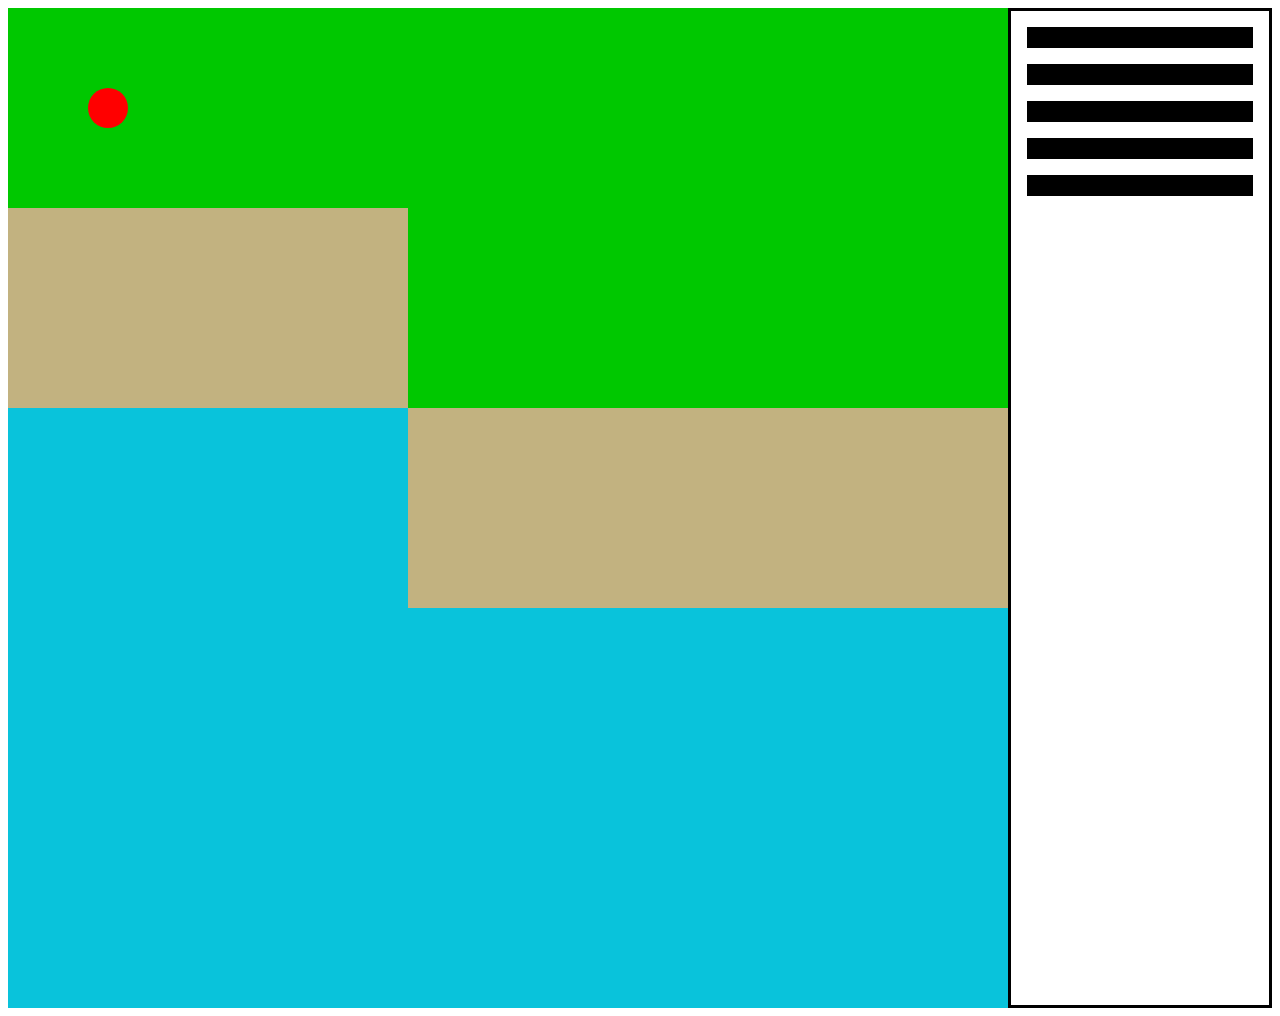
==== My Projects/Hidden-Achievement-Game/index.html @ 4fe90509 "Project: Hidden Achievement" ====
<!DOCTYPE html>
<html lang="en">
<head>
		<meta charset="UTF-8">
		<meta name="viewport" content="width=device-width, initial-scale=1.0">
		<title>My Website</title>

		<link rel="stylesheet" href="style.css">
</head>
<body>

	 <div id ="display" >
	 		<canvas id="myCanvas"></canvas>
		  <div id= "achievement-area"> </div>
	 </div>
  	<script src="src/static.js"></script>
	 <script src="src/achievement.js"></script>
	 <script src="src/particleEngine.js"></script>

		<script src="src/UI.js"></script>
		<script src="p5.js"></script>
	  <script src="addons/p5.sound.min.js"></script>
	
	  <script src="src/audioEngine.js"></script>
		<script src="src/player.js"></script>

		<script src="script.js"></script>
</body>
</html>
---- My Projects/Hidden-Achievement-Game/style.css ----
#display{
	display:flex;
	
}


#achievement-area{
	display:flex;
	flex-direction:column;
	box-sizing:border-box;
	border-style:solid;
	width:300px;
	max-width:300px;
	gap:1em;
	padding:1em;

}

.achievement{
	font-family:sans-serif;
	font-size:18px;
	background-color:rgba(0,0,0);
	width:100%;
	
}
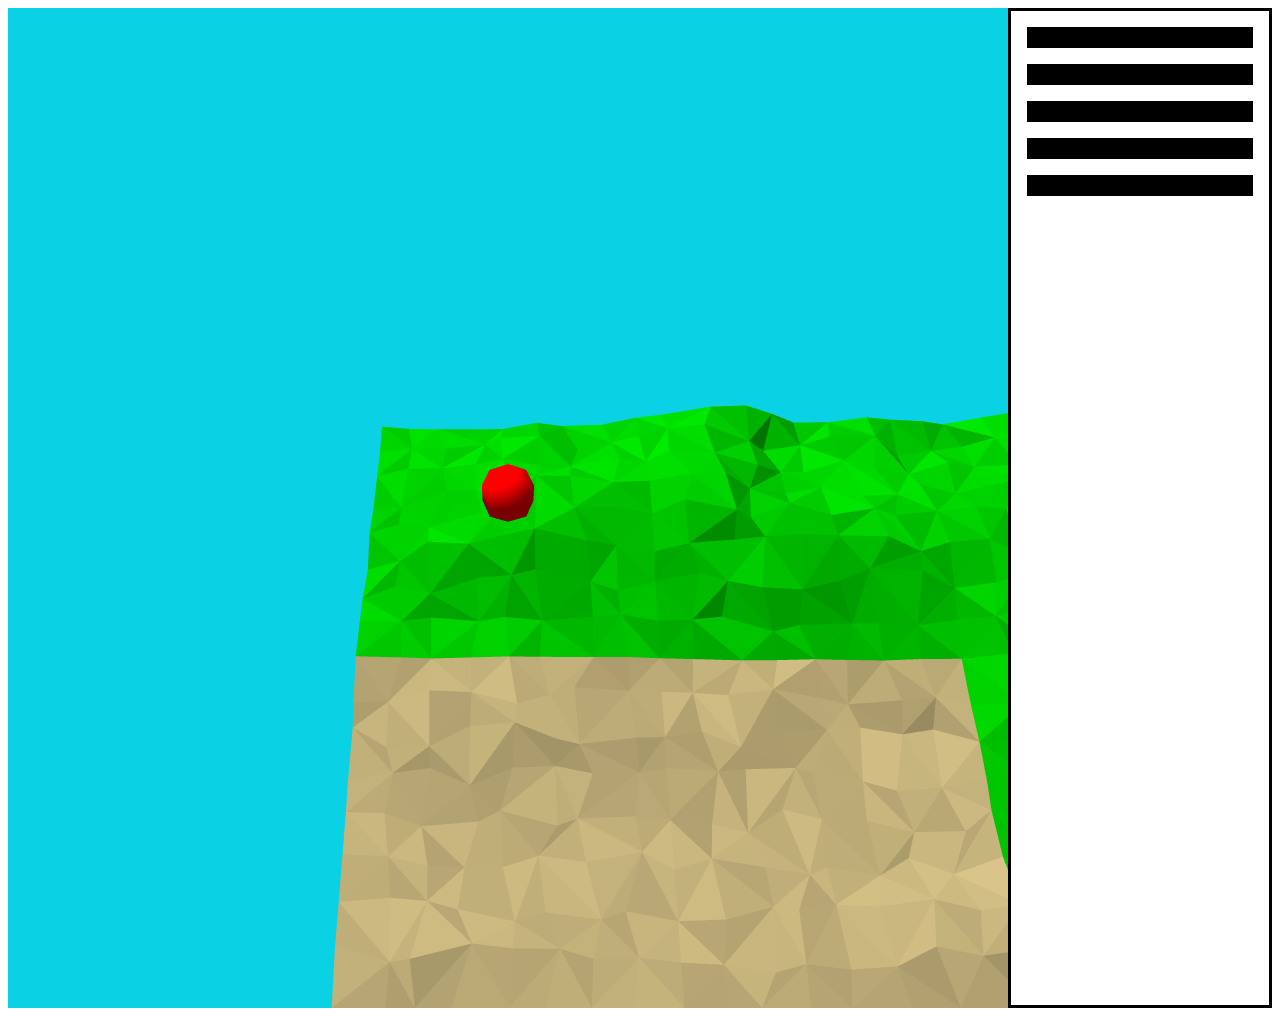
==== commit 7d15dc29: "Low Poly Terrain" ====
--- a/My Projects/Hidden-Achievement-Game/index.html
+++ b/My Projects/Hidden-Achievement-Game/index.html
@@ -23,6 +23,8 @@
 	
 	  <script src="src/audioEngine.js"></script>
 		<script src="src/player.js"></script>
+		<script src="src/terrain.js"></script>
+		<script src="src/camera.js"></script>
 
 		<script src="script.js"></script>
 </body>
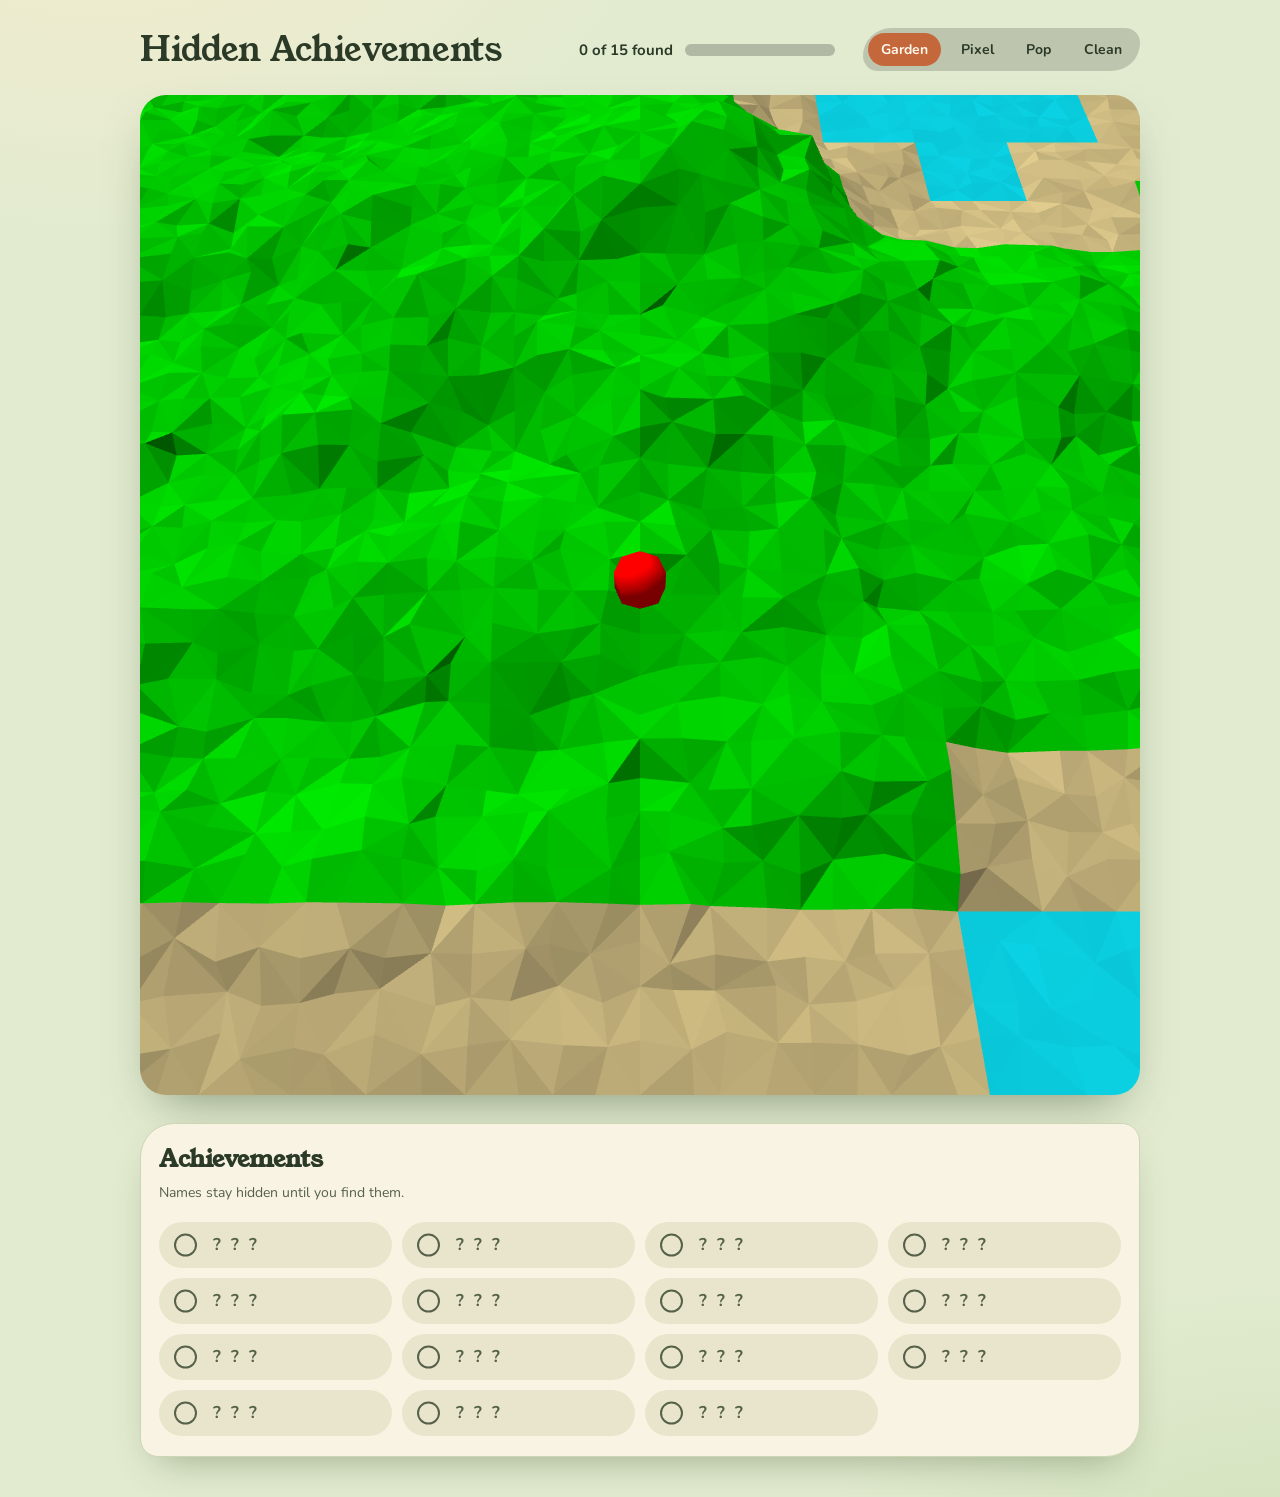
==== commit 1248d09a: "UI updates" ====
--- a/My Projects/Hidden-Achievement-Game/index.html
+++ b/My Projects/Hidden-Achievement-Game/index.html
@@ -3,15 +3,40 @@
 <head>
 		<meta charset="UTF-8">
 		<meta name="viewport" content="width=device-width, initial-scale=1.0">
-		<title>My Website</title>
+		<title>Hidden Achievements</title>
 
+		<link rel="preconnect" href="https://fonts.googleapis.com">
+		<link rel="preconnect" href="https://fonts.gstatic.com" crossorigin>
+		<link href="https://fonts.googleapis.com/css2?family=Baloo+2:wght@500;700&family=DM+Sans:wght@500;700&family=Lilita+One&family=Nunito:wght@600;800&family=Press+Start+2P&family=Young+Serif&display=swap" rel="stylesheet">
 		<link rel="stylesheet" href="style.css">
 </head>
-<body>
+<body data-theme="garden">
 
-	 <div id ="display" >
-	 		<canvas id="myCanvas"></canvas>
-		  <div id= "achievement-area"> </div>
+	 <div id="shell">
+		 <header id="topbar">
+			 <h1>Hidden Achievements</h1>
+			 <div id="topbar-tools">
+				 <div id="progress">
+					 <span id="progress-count">0 found</span>
+					 <span id="progress-bar"><span id="progress-fill"></span></span>
+				 </div>
+				 <div id="theme-switch" role="group" aria-label="Theme">
+					 <button type="button" data-theme="garden" aria-pressed="true">Garden</button>
+					 <button type="button" data-theme="pixel" aria-pressed="false">Pixel</button>
+					 <button type="button" data-theme="pop" aria-pressed="false">Pop</button>
+					 <button type="button" data-theme="clean" aria-pressed="false">Clean</button>
+				 </div>
+			 </div>
+		 </header>
+
+		 <div id ="display" >
+		 		<canvas id="myCanvas"></canvas>
+			  <div id= "achievement-area">
+			  	<h2>Achievements</h2>
+			  	<p class="panel-hint">Names stay hidden until you find them.</p>
+			  </div>
+			  <div id="toast-area"></div>
+		 </div>
 	 </div>
   	<script src="src/static.js"></script>
 	 <script src="src/achievement.js"></script>
@@ -20,13 +45,14 @@
 		<script src="src/UI.js"></script>
 		<script src="p5.js"></script>
 	  <script src="addons/p5.sound.min.js"></script>
-	
+
 	  <script src="src/audioEngine.js"></script>
 		<script src="src/player.js"></script>
 		<script src="src/terrain.js"></script>
 		<script src="src/camera.js"></script>
+		<script src="src/toaster.js"></script>
+		<script src="src/skin.js"></script>
 
 		<script src="script.js"></script>
 </body>
 </html>
-
--- a/My Projects/Hidden-Achievement-Game/style.css
+++ b/My Projects/Hidden-Achievement-Game/style.css
@@ -1,26 +1,560 @@
+/* ------------------------------------------------------------------
+   Hidden Achievement Game, the UI around the p5 canvas.
+   Four skins (garden, pixel, pop, clean) are swapped with body[data-theme],
+   everything themed reads from the custom properties below.
+------------------------------------------------------------------- */
+
+:root,
+body[data-theme="garden"]{
+	--font-display:"Young Serif", Georgia, serif;
+	--display-weight:400; /* Young Serif only ships one weight */
+	--font-body:"Nunito", system-ui, sans-serif;
+	--label-size:17px;
+	--title-size:34px;
+
+	--page-bg:radial-gradient(60rem 40rem at 8% -10%, #f6ecce 0, transparent 60%),
+	          radial-gradient(50rem 40rem at 100% 110%, #cfe0b8 0, transparent 60%),
+	          #e2ebd0;
+	--ink:#2b3a27;
+	--muted:#5d6e57;
+	--accent:#c4673a;
+	--accent-ink:#fff8ec;
+
+	--panel-bg:#f8f3e2;
+	--panel-ink:#2b3a27;
+	--panel-radius:34px 18px 34px 18px;
+	--panel-border:1px solid #cdd6b4;
+	--panel-shadow:0 18px 40px -18px rgba(60, 80, 40, 0.45);
+
+	--locked-bg:#e9e5cd;
+	--locked-ink:#56614a;
+	--done-bg:#4f7a33;
+	--done-ink:#fbf8ea;
+	--item-radius:999px;
+	--item-border:1px solid transparent;
+
+	--canvas-radius:26px;
+	--canvas-outline:0 solid transparent;
+	--canvas-shadow:0 22px 50px -20px rgba(50, 70, 35, 0.55);
+
+	--toast-bg:#f8f3e2;
+	--toast-ink:#2b3a27;
+	--toast-sub:#5d6e57;
+	--toast-accent:#c4673a;
+	--toast-radius:26px 14px 26px 14px;
+	--toast-border:2px solid #c4673a;
+	--toast-shadow:0 14px 30px -10px rgba(40, 55, 30, 0.5);
+	--toast-final-bg:#3f5b2e;
+	--toast-final-ink:#fbf8ea;
+	--toast-final-sub:#d9e6c2;
+	--toast-final-accent:#f2c45a;
+}
+
+body[data-theme="pixel"]{
+	--display-weight:700;
+	--font-display:"Press Start 2P", ui-monospace, monospace;
+	--font-body:"Press Start 2P", ui-monospace, monospace;
+	--label-size:11px;
+	--title-size:20px;
+
+	--page-bg:linear-gradient(rgba(255,255,255,0.04) 1px, transparent 1px) 0 0 / 24px 24px,
+	          linear-gradient(90deg, rgba(255,255,255,0.04) 1px, transparent 1px) 0 0 / 24px 24px,
+	          #1a1033;
+	--ink:#fff3d1;
+	--muted:#b9a8e6;
+	--accent:#ffd23f;
+	--accent-ink:#1a1033;
+
+	--panel-bg:#2a1a52;
+	--panel-ink:#fff3d1;
+	--panel-radius:0;
+	--panel-border:4px solid #fff3d1;
+	--panel-shadow:8px 8px 0 #0d0620;
+
+	--locked-bg:#1a1033;
+	--locked-ink:#a493d6;
+	--done-bg:#3ddc84;
+	--done-ink:#0d0620;
+	--item-radius:0;
+	--item-border:3px solid #fff3d1;
+
+	--canvas-radius:0;
+	--canvas-outline:4px solid #fff3d1;
+	--canvas-shadow:8px 8px 0 #0d0620;
+
+	--toast-bg:#2a1a52;
+	--toast-ink:#fff3d1;
+	--toast-sub:#b9a8e6;
+	--toast-accent:#ffd23f;
+	--toast-radius:0;
+	--toast-border:4px solid #ffd23f;
+	--toast-shadow:6px 6px 0 #0d0620;
+	--toast-final-bg:#ffd23f;
+	--toast-final-ink:#1a1033;
+	--toast-final-sub:#3b2a6b;
+	--toast-final-accent:#e8344f;
+}
+
+body[data-theme="pop"]{
+	--display-weight:700;
+	--font-display:"Lilita One", "Baloo 2", system-ui, sans-serif;
+	--font-body:"Baloo 2", system-ui, sans-serif;
+	--label-size:19px;
+	--title-size:40px;
+
+	--page-bg:radial-gradient(circle, rgba(255,255,255,0.16) 3px, transparent 4px) 0 0 / 38px 38px,
+	          #6a4cff;
+	--ink:#ffffff;
+	--muted:#e3dcff;
+	--accent:#ffd23f;
+	--accent-ink:#1b1240;
+
+	--panel-bg:#ffffff;
+	--panel-ink:#1b1240;
+	--panel-radius:28px;
+	--panel-border:0 solid transparent;
+	--panel-shadow:0 22px 40px -14px rgba(20, 8, 90, 0.7);
+
+	--locked-bg:#ece8ff;
+	--locked-ink:#5b4fa0;
+	--done-bg:#ff4f8b;
+	--done-ink:#1b1240;
+	--item-radius:18px;
+	--item-border:0 solid transparent;
+
+	--canvas-radius:28px;
+	--canvas-outline:6px solid #ffffff;
+	--canvas-shadow:0 22px 40px -14px rgba(20, 8, 90, 0.7);
+
+	--toast-bg:#ffffff;
+	--toast-ink:#1b1240;
+	--toast-sub:#5b4fa0;
+	--toast-accent:#ff4f8b;
+	--toast-radius:24px;
+	--toast-border:0 solid transparent;
+	--toast-shadow:0 18px 34px -10px rgba(20, 8, 90, 0.65);
+	--toast-final-bg:#ffd23f;
+	--toast-final-ink:#1b1240;
+	--toast-final-sub:#4a3a00;
+	--toast-final-accent:#ff4f8b;
+}
+
+body[data-theme="clean"]{
+	--display-weight:700;
+	--font-display:"DM Sans", system-ui, sans-serif;
+	--font-body:"DM Sans", system-ui, sans-serif;
+	--label-size:16px;
+	--title-size:28px;
+
+	--page-bg:#f3f2ee;
+	--ink:#1d1d1b;
+	--muted:#6b6a64;
+	--accent:#e0472e;
+	--accent-ink:#ffffff;
+
+	--panel-bg:#ffffff;
+	--panel-ink:#1d1d1b;
+	--panel-radius:16px;
+	--panel-border:1px solid #e3e1da;
+	--panel-shadow:0 1px 2px rgba(0, 0, 0, 0.06), 0 12px 28px -14px rgba(0, 0, 0, 0.2);
+
+	--locked-bg:#f3f2ee;
+	--locked-ink:#6f6d66;
+	--done-bg:#1d1d1b;
+	--done-ink:#ffffff;
+	--item-radius:10px;
+	--item-border:1px solid transparent;
+
+	--canvas-radius:16px;
+	--canvas-outline:1px solid #e3e1da;
+	--canvas-shadow:0 1px 2px rgba(0, 0, 0, 0.06), 0 20px 40px -20px rgba(0, 0, 0, 0.28);
+
+	--toast-bg:#ffffff;
+	--toast-ink:#1d1d1b;
+	--toast-sub:#6b6a64;
+	--toast-accent:#e0472e;
+	--toast-radius:14px;
+	--toast-border:1px solid #e3e1da;
+	--toast-shadow:0 2px 4px rgba(0, 0, 0, 0.08), 0 18px 36px -12px rgba(0, 0, 0, 0.35);
+	--toast-final-bg:#1d1d1b;
+	--toast-final-ink:#ffffff;
+	--toast-final-sub:#c9c7bf;
+	--toast-final-accent:#ff7a5f;
+}
+
+:root{
+	--check:url("data:image/svg+xml,%3Csvg xmlns='http://www.w3.org/2000/svg' viewBox='0 0 24 24' fill='none' stroke='black' stroke-width='3.5' stroke-linecap='round' stroke-linejoin='round'%3E%3Cpath d='M5 12.5l4.5 4.5L19 7.5'/%3E%3C/svg%3E");
+	--star:url("data:image/svg+xml,%3Csvg xmlns='http://www.w3.org/2000/svg' viewBox='0 0 24 24'%3E%3Cpath d='M12 2.5l2.9 6.1 6.6.8-4.9 4.6 1.3 6.6L12 17.2l-5.9 3.4 1.3-6.6L2.5 9.4l6.6-.8z'/%3E%3C/svg%3E");
+}
+
+/* ---------- page ---------- */
+
+body{
+	margin:0;
+	min-height:100vh;
+	background:var(--page-bg);
+	color:var(--ink);
+	font-family:var(--font-body);
+}
+
+::selection{
+	background:var(--accent);
+	color:var(--accent-ink);
+}
+
+:focus-visible{
+	outline:3px solid var(--accent);
+	outline-offset:3px;
+}
+
+#shell{
+	width:fit-content;
+	max-width:100%;
+	margin:0 auto;
+	padding:28px 24px 40px;
+	box-sizing:border-box;
+}
+
+#topbar{
+	display:flex;
+	flex-wrap:wrap;
+	align-items:center;
+	justify-content:space-between;
+	gap:16px 32px;
+	margin-bottom:24px;
+}
+
+#topbar h1{
+	margin:0;
+	font-family:var(--font-display);
+	font-size:var(--title-size);
+	font-weight:var(--display-weight);
+	line-height:1.1;
+	letter-spacing:-0.01em;
+	text-wrap:balance;
+}
+
+#topbar-tools{
+	display:flex;
+	flex-wrap:wrap;
+	align-items:center;
+	gap:16px 28px;
+}
+
+#progress{
+	display:flex;
+	align-items:center;
+	gap:12px;
+	font-size:15px;
+	font-weight:700;
+}
+
+body[data-theme="pixel"] #progress{
+	font-size:10px;
+}
+
+#progress-count{
+	font-variant-numeric:tabular-nums;
+	white-space:nowrap;
+}
+
+#progress-bar{
+	display:block;
+	width:150px;
+	height:12px;
+	border-radius:var(--item-radius);
+	background:rgba(0, 0, 0, 0.22);
+	overflow:hidden;
+}
+
+#progress-fill{
+	display:block;
+	height:100%;
+	width:calc(var(--p, 0) * 100%);
+	background:var(--accent);
+	transition:width 0.6s cubic-bezier(0.16, 1, 0.3, 1);
+}
+
+#theme-switch{
+	display:flex;
+	gap:6px;
+	padding:5px;
+	border-radius:var(--panel-radius);
+	background:rgba(0, 0, 0, 0.16);
+}
+
+#theme-switch button{
+	appearance:none;
+	border:0;
+	cursor:pointer;
+	padding:0.5em 0.95em;
+	font:inherit;
+	font-size:14px;
+	font-weight:700;
+	color:var(--ink);
+	background:transparent;
+	border-radius:var(--item-radius);
+	transition:background-color 0.2s ease, color 0.2s ease, transform 0.2s ease;
+}
+
+body[data-theme="pixel"] #theme-switch button{
+	font-size:10px;
+}
+
+#theme-switch button:hover{
+	background:rgba(255, 255, 255, 0.18);
+}
+
+#theme-switch button:active{
+	transform:scale(0.96);
+}
+
+#theme-switch button[aria-pressed="true"]{
+	background:var(--accent);
+	color:var(--accent-ink);
+}
+
+/* ---------- canvas + panel ---------- */
 
 #display{
 	display:flex;
-	
-}
-
+	align-items:flex-start;
+	gap:28px;
+	position:relative;
+}
+
+#myCanvas{
+	display:block;
+	border-radius:var(--canvas-radius);
+	outline:var(--canvas-outline);
+	box-shadow:var(--canvas-shadow);
+}
 
 #achievement-area{
 	display:flex;
 	flex-direction:column;
 	box-sizing:border-box;
-	border-style:solid;
 	width:300px;
 	max-width:300px;
-	gap:1em;
-	padding:1em;
-
+	flex:none;
+	gap:10px;
+	padding:22px 18px 20px;
+	background:var(--panel-bg);
+	color:var(--panel-ink);
+	border:var(--panel-border);
+	border-radius:var(--panel-radius);
+	box-shadow:var(--panel-shadow);
+}
+
+#achievement-area h2{
+	margin:0;
+	font-family:var(--font-display);
+	font-size:calc(var(--title-size) * 0.7);
+	line-height:1.15;
+}
+
+#achievement-area .panel-hint{
+	margin:0 0 8px;
+	font-size:14px;
+	line-height:1.45;
+	color:var(--locked-ink);
+	text-wrap:pretty;
+}
+
+body[data-theme="pixel"] #achievement-area .panel-hint{
+	font-size:9px;
+	line-height:1.7;
 }
 
 .achievement{
-	font-family:sans-serif;
-	font-size:18px;
-	background-color:rgba(0,0,0);
+	position:relative;
+	box-sizing:border-box;
+	display:flex;
+	align-items:center;
 	width:100%;
-	
-}+	min-height:46px;
+	padding:0.55em 1em 0.55em 3.1em;
+	font-family:var(--font-body);
+	font-size:var(--label-size);
+	font-weight:700;
+	text-transform:capitalize;
+	line-height:1.2;
+	/* the name stays hidden until the achievement is earned */
+	color:transparent;
+	background-color:var(--locked-bg);
+	border:var(--item-border);
+	border-radius:var(--item-radius);
+	transition:background-color 0.4s ease;
+}
+
+/* marker: hollow ring while locked, check once earned */
+.achievement::before{
+	content:"";
+	position:absolute;
+	left:0.85em;
+	top:50%;
+	width:1.35em;
+	height:1.35em;
+	translate:0 -50%;
+	box-sizing:border-box;
+	border:2px solid var(--locked-ink);
+	border-radius:var(--item-radius);
+}
+
+.achievement::after{
+	content:"? ? ?";
+	position:absolute;
+	left:3.1em;
+	top:50%;
+	translate:0 -50%;
+	letter-spacing:0.15em;
+	color:var(--locked-ink);
+}
+
+/* earned: achievement.js paints an inline background-color, that is the cue */
+.achievement[style*="background-color"]{
+	background-color:var(--done-bg) !important;
+	color:var(--done-ink);
+	animation:earned 0.7s cubic-bezier(0.16, 1, 0.3, 1);
+}
+
+.achievement[style*="background-color"]::before{
+	border:0;
+	background-color:currentColor;
+	-webkit-mask:var(--check) center / contain no-repeat;
+	mask:var(--check) center / contain no-repeat;
+	width:1.5em;
+	height:1.5em;
+}
+
+.achievement[style*="background-color"]::after{
+	content:none;
+}
+
+@keyframes earned{
+	0%   { transform:scale(0.92); filter:brightness(1.35); }
+	55%  { transform:scale(1.04); }
+	100% { transform:none; filter:none; }
+}
+
+body[data-theme="pop"] .achievement:nth-of-type(5n+1){ --done-bg:#ff4f8b; }
+body[data-theme="pop"] .achievement:nth-of-type(5n+2){ --done-bg:#ffd23f; }
+body[data-theme="pop"] .achievement:nth-of-type(5n+3){ --done-bg:#29d3c4; }
+body[data-theme="pop"] .achievement:nth-of-type(5n+4){ --done-bg:#ff8a3d; }
+body[data-theme="pop"] .achievement:nth-of-type(5n+5){ --done-bg:#8be04e; }
+
+/* ---------- achievement toasts, positioned over the canvas by Toaster.setup() ---------- */
+
+#toast-area{
+	position:absolute;
+	display:flex;
+	flex-direction:column;
+	align-items:center;
+	gap:0.5em;
+	padding-top:2.5em;
+	box-sizing:border-box;
+	pointer-events:none; /* clicks and drags still reach the canvas */
+}
+
+.toast{
+	display:grid;
+	grid-template-columns:auto 1fr;
+	grid-template-areas:"badge name" "badge title";
+	column-gap:16px;
+	align-items:center;
+	min-width:300px;
+	font-family:var(--font-body);
+	text-align:left;
+	color:var(--toast-ink);
+	background-color:var(--toast-bg);
+	border:var(--toast-border);
+	border-radius:var(--toast-radius);
+	padding:0.9em 1.7em 0.9em 1.2em;
+	box-shadow:var(--toast-shadow);
+	opacity:0;
+	transform:translateY(-30px) scale(0.9);
+	transition:opacity 0.35s ease, transform 0.35s cubic-bezier(0.16, 1, 0.3, 1);
+}
+
+.toast::before{
+	content:"";
+	grid-area:badge;
+	width:42px;
+	height:42px;
+	background-color:var(--toast-accent);
+	-webkit-mask:var(--star) center / contain no-repeat;
+	mask:var(--star) center / contain no-repeat;
+}
+
+.toast.show{
+	opacity:1;
+	transform:none;
+}
+
+/* the achievement name leads, the "unlocked" line supports it */
+.toast-name{
+	grid-area:name;
+	font-family:var(--font-display);
+	font-size:calc(var(--label-size) * 1.45);
+	font-weight:var(--display-weight);
+	line-height:1.15;
+}
+
+.toast-title{
+	grid-area:title;
+	margin-top:0.2em;
+	font-size:calc(var(--label-size) * 0.8);
+	color:var(--toast-sub);
+}
+
+body[data-theme="pixel"] .toast-title{
+	font-size:9px;
+	margin-top:0.6em;
+}
+
+/* final "all achievements" toast */
+.toast.toast-final{
+	background-color:var(--toast-final-bg);
+	color:var(--toast-final-ink);
+	padding:1.1em 2.1em 1.1em 1.4em;
+}
+
+.toast.toast-final::before{
+	background-color:var(--toast-final-accent);
+	width:54px;
+	height:54px;
+}
+
+.toast.toast-final .toast-name{
+	font-size:calc(var(--label-size) * 1.7);
+}
+
+.toast.toast-final .toast-title{
+	color:var(--toast-final-sub);
+}
+
+/* ---------- smaller screens ---------- */
+
+@media (max-width:1400px){
+	#display{
+		flex-direction:column;
+		align-items:flex-start;
+	}
+	#achievement-area{
+		width:100%;
+		max-width:1000px;
+		display:grid;
+		grid-template-columns:repeat(auto-fill, minmax(230px, 1fr));
+	}
+	#achievement-area h2,
+	#achievement-area .panel-hint{
+		grid-column:1 / -1;
+	}
+}
+
+@media (prefers-reduced-motion:reduce){
+	*, *::before, *::after{
+		animation:none !important;
+		transition:none !important;
+	}
+}
